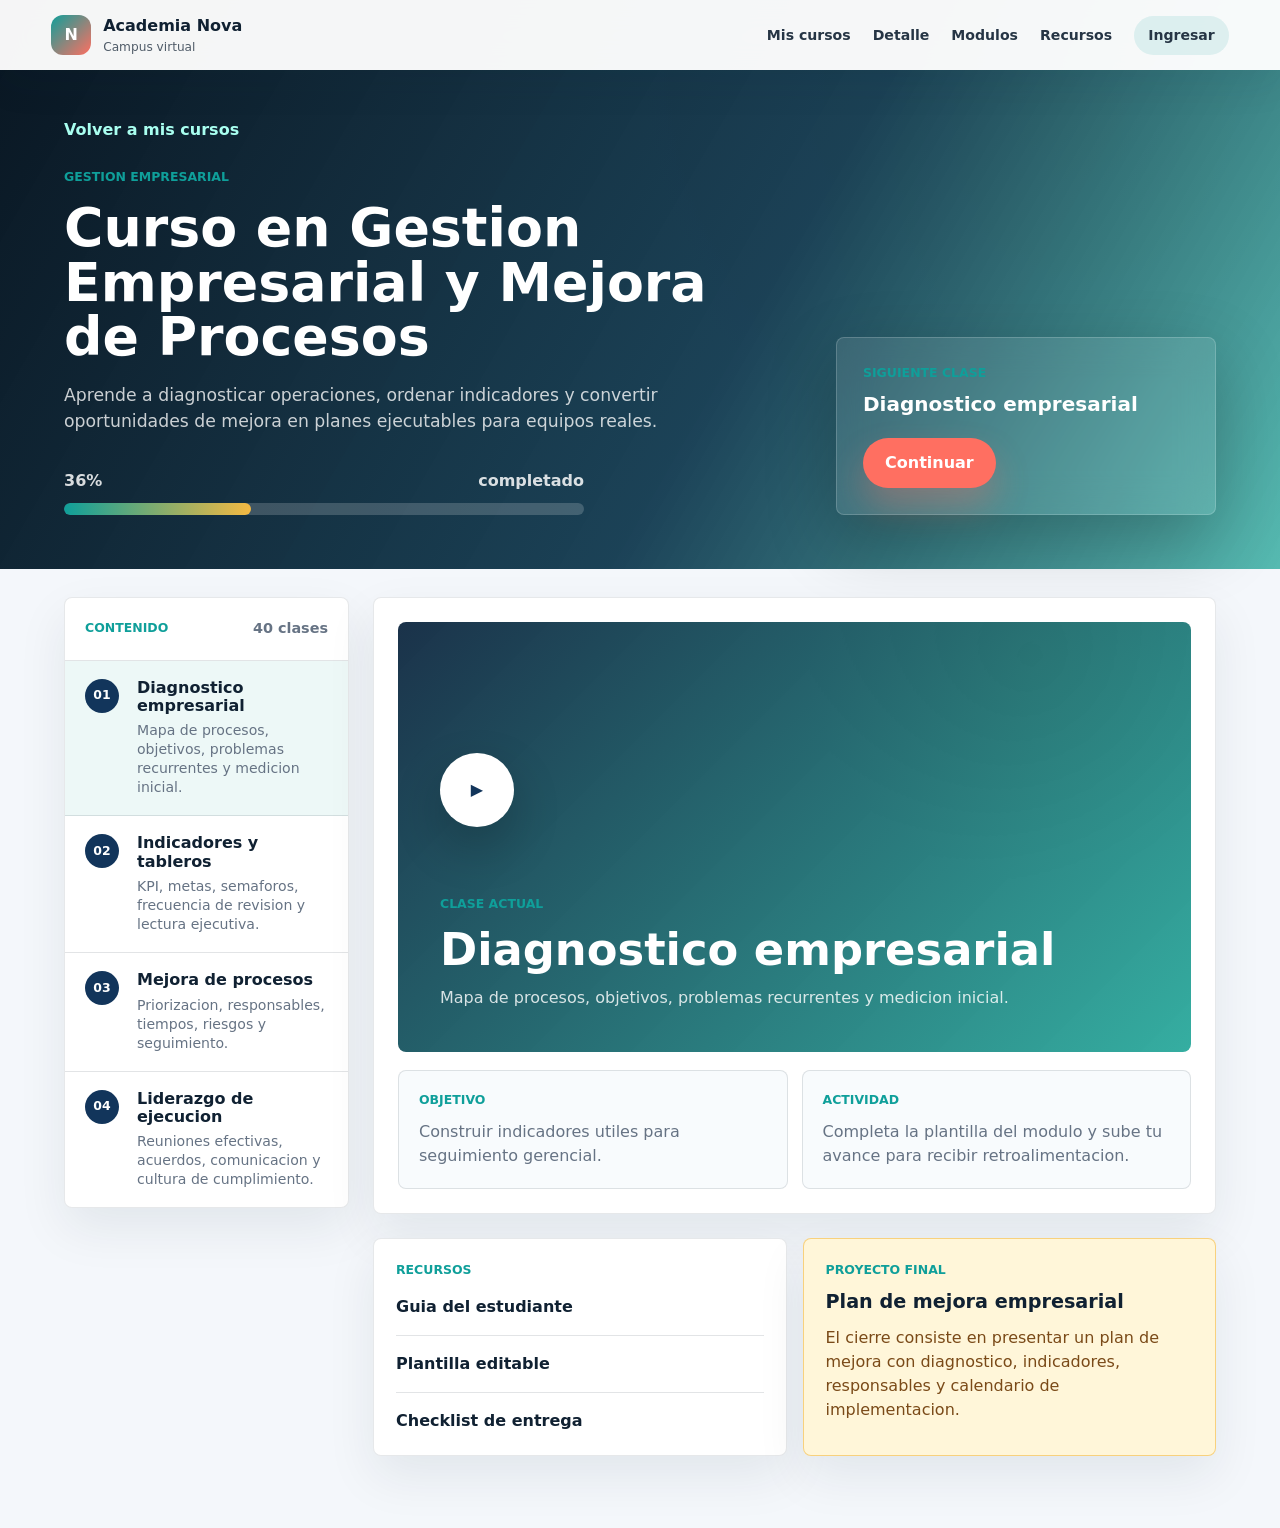
==== aula.html @ b68a1e1a "Initial static site deploy" ====
<!doctype html>
<html lang="es">
  <head>
    <meta charset="utf-8" />
    <meta name="viewport" content="width=device-width, initial-scale=1" />
    <title>Aula del curso | Academia Nova</title>
    <meta
      name="description"
      content="Aula virtual para estudiantes con curso comprado, modulos, progreso, recursos y proyecto final."
    />
    <link rel="stylesheet" href="styles.css" />
  </head>
  <body class="subpage classroom-page">
    <header class="site-header classroom-header" data-header>
      <a class="brand" href="index.html" aria-label="Academia Nova">
        <span class="brand-mark">N</span>
        <span>
          <strong>Academia Nova</strong>
          <small>Campus virtual</small>
        </span>
      </a>

      <button class="nav-toggle" type="button" aria-label="Abrir menu" aria-expanded="false" data-nav-toggle>
        <span></span>
        <span></span>
        <span></span>
      </button>

      <nav class="main-nav" data-nav>
        <a href="cursos.html">Mis cursos</a>
        <a href="curso-detalle.html" data-classroom-detail-link>Detalle</a>
        <a href="#modulos">Modulos</a>
        <a href="#recursos">Recursos</a>
        <a class="login-link" href="login.html" data-login-link>Ingresar</a>
      </nav>
    </header>

    <main class="classroom" data-classroom>
      <section class="classroom-hero">
        <div>
          <a class="back-link" href="cursos.html">Volver a mis cursos</a>
          <p class="eyebrow" data-classroom-category>Curso</p>
          <h1 data-classroom-title>Curso</h1>
          <p data-classroom-summary></p>
          <div class="classroom-progress" aria-label="Progreso del curso">
            <span><b data-classroom-progress>36%</b> completado</span>
            <div><i></i></div>
          </div>
        </div>
        <aside class="classroom-next">
          <span>Siguiente clase</span>
          <strong data-classroom-next>Modulo 1</strong>
          <a class="button primary" href="#clase">Continuar</a>
        </aside>
      </section>

      <section class="classroom-grid">
        <aside class="classroom-sidebar" id="modulos">
          <div class="classroom-sidebar-head">
            <span>Contenido</span>
            <strong data-classroom-lessons></strong>
          </div>
          <div class="classroom-modules" data-classroom-modules></div>
        </aside>

        <section class="lesson-stage" id="clase">
          <div class="lesson-player">
            <span class="play-mark">▶</span>
            <div>
              <p class="eyebrow">Clase actual</p>
              <h2 data-classroom-current-title></h2>
              <p data-classroom-current-copy></p>
            </div>
          </div>

          <div class="lesson-tabs">
            <article>
              <span>Objetivo</span>
              <p data-classroom-objective></p>
            </article>
            <article>
              <span>Actividad</span>
              <p>Completa la plantilla del modulo y sube tu avance para recibir retroalimentacion.</p>
            </article>
          </div>
        </section>

        <aside class="classroom-tools" id="recursos">
          <div class="tool-card">
            <span>Recursos</span>
            <a href="#">Guia del estudiante</a>
            <a href="#">Plantilla editable</a>
            <a href="#">Checklist de entrega</a>
          </div>
          <div class="tool-card accent">
            <span>Proyecto final</span>
            <strong data-classroom-project></strong>
            <p data-classroom-project-copy></p>
          </div>
        </aside>
      </section>
    </main>

    <script src="script.js"></script>
  </body>
</html>
---- styles.css ----
:root {
  --ink: #102132;
  --muted: #667384;
  --navy: #12355b;
  --teal: #0f9f9a;
  --mint: #dff8ef;
  --coral: #ff6f61;
  --gold: #f4b942;
  --sky: #e8f4ff;
  --paper: #fffaf2;
  --white: #ffffff;
  --line: rgba(16, 33, 50, 0.12);
  --shadow: 0 24px 80px rgba(18, 53, 91, 0.16);
  --ease-out: cubic-bezier(0.16, 1, 0.3, 1);
}

* {
  box-sizing: border-box;
}

html {
  scroll-behavior: smooth;
}

body {
  margin: 0;
  color: var(--ink);
  background: #fbfcfd;
  font-family: Inter, ui-sans-serif, system-ui, -apple-system, BlinkMacSystemFont, "Segoe UI", sans-serif;
  line-height: 1.5;
}

@keyframes riseIn {
  from {
    opacity: 0;
    transform: translateY(28px);
  }
  to {
    opacity: 1;
    transform: translateY(0);
  }
}

@keyframes softScaleIn {
  from {
    opacity: 0;
    transform: translateY(22px) scale(0.96);
  }
  to {
    opacity: 1;
    transform: translateY(0) scale(1);
  }
}

@keyframes headerDrop {
  from {
    opacity: 0;
    transform: translateY(-18px);
  }
  to {
    opacity: 1;
    transform: translateY(0);
  }
}

@keyframes pulseLine {
  0%,
  100% {
    transform: scaleX(0.5);
    opacity: 0.55;
  }
  50% {
    transform: scaleX(1);
    opacity: 1;
  }
}

.reveal {
  opacity: 0;
  transform: translateY(28px);
}

.reveal.is-visible {
  animation: riseIn 700ms var(--ease-out) forwards;
  animation-delay: var(--reveal-delay, 0ms);
}

img {
  display: block;
  max-width: 100%;
}

a {
  color: inherit;
  text-decoration: none;
}

.site-header {
  position: fixed;
  top: 0;
  left: 0;
  z-index: 20;
  display: flex;
  width: 100%;
  align-items: center;
  justify-content: space-between;
  gap: 24px;
  padding: 18px clamp(18px, 4vw, 56px);
  color: var(--white);
  transition: background 180ms ease, box-shadow 180ms ease, color 180ms ease;
  animation: headerDrop 620ms var(--ease-out) both;
}

.site-header.is-scrolled,
.site-header.is-open {
  color: var(--ink);
  background: rgba(255, 255, 255, 0.94);
  box-shadow: 0 12px 40px rgba(16, 33, 50, 0.1);
  backdrop-filter: blur(14px);
}

.subpage .site-header {
  color: var(--ink);
  background: rgba(255, 255, 255, 0.96);
  box-shadow: 0 12px 40px rgba(16, 33, 50, 0.08);
  backdrop-filter: blur(14px);
}

.subpage .nav-cta {
  border-color: var(--ink);
}

.brand {
  display: inline-flex;
  align-items: center;
  gap: 12px;
  min-width: 180px;
}

.brand-mark {
  display: grid;
  width: 42px;
  height: 42px;
  place-items: center;
  border-radius: 12px;
  color: var(--white);
  background: linear-gradient(135deg, var(--teal), var(--coral));
  font-weight: 900;
  transition: transform 220ms var(--ease-out), box-shadow 220ms var(--ease-out);
}

.brand:hover .brand-mark {
  transform: rotate(-5deg) scale(1.04);
  box-shadow: 0 14px 28px rgba(15, 159, 154, 0.25);
}

.brand strong,
.brand small {
  display: block;
}

.brand strong {
  font-size: 1rem;
}

.brand small {
  color: currentColor;
  font-size: 0.76rem;
  opacity: 0.72;
}

.main-nav {
  display: flex;
  align-items: center;
  gap: clamp(14px, 2.5vw, 30px);
  font-size: 0.94rem;
  font-weight: 750;
}

.main-nav a {
  opacity: 0.9;
  transition: opacity 160ms ease, transform 160ms ease;
}

.main-nav a:hover {
  opacity: 1;
  transform: translateY(-1px);
}

.nav-cta {
  border: 1px solid currentColor;
  border-radius: 999px;
  padding: 10px 16px;
}

.login-link {
  border-radius: 999px;
  padding: 10px 14px;
  background: rgba(15, 159, 154, 0.12);
}

.nav-toggle {
  display: none;
  width: 44px;
  height: 44px;
  border: 1px solid currentColor;
  border-radius: 12px;
  color: inherit;
  background: transparent;
}

.nav-toggle span {
  display: block;
  width: 18px;
  height: 2px;
  margin: 4px auto;
  border-radius: 999px;
  background: currentColor;
}

.hero {
  position: relative;
  display: grid;
  min-height: 92vh;
  overflow: hidden;
  color: var(--white);
  isolation: isolate;
}

.hero-media,
.hero-overlay {
  position: absolute;
  inset: 0;
  z-index: -2;
}

.hero-media img {
  width: 100%;
  height: 100%;
  object-fit: cover;
}

.hero-overlay {
  z-index: -1;
  background:
    linear-gradient(90deg, rgba(15, 28, 45, 0.9) 0%, rgba(18, 53, 91, 0.74) 42%, rgba(18, 53, 91, 0.2) 76%),
    linear-gradient(180deg, rgba(16, 33, 50, 0.44), rgba(16, 33, 50, 0.18));
}

.hero-content {
  width: min(680px, calc(100% - 36px));
  min-width: 0;
  max-width: 100%;
  margin: auto 0 0;
  padding: 150px 0 72px clamp(18px, 6vw, 76px);
  animation: riseIn 850ms var(--ease-out) both 120ms;
}

.eyebrow {
  margin: 0 0 14px;
  color: var(--teal);
  font-size: 0.78rem;
  font-weight: 900;
  letter-spacing: 0;
  text-transform: uppercase;
}

.hero .eyebrow {
  color: #72f0db;
}

h1,
h2,
h3,
p {
  margin-top: 0;
}

h1 {
  max-width: 640px;
  margin-bottom: 22px;
  font-size: clamp(2.8rem, 7vw, 6.2rem);
  line-height: 0.94;
  letter-spacing: 0;
}

h2 {
  margin-bottom: 16px;
  font-size: clamp(2rem, 4.5vw, 4rem);
  line-height: 1;
  letter-spacing: 0;
}

h3 {
  font-size: clamp(1.15rem, 2vw, 1.45rem);
  line-height: 1.15;
  letter-spacing: 0;
}

.hero-copy {
  max-width: 520px;
  color: rgba(255, 255, 255, 0.86);
  font-size: clamp(1.02rem, 1.8vw, 1.22rem);
}

.hero-actions,
.hero-stats,
.section-heading.split,
.dash-cards,
.site-footer,
.main-nav {
  flex-wrap: wrap;
}

.hero-actions {
  display: flex;
  gap: 14px;
  margin: 32px 0 42px;
}

.button {
  display: inline-flex;
  min-height: 48px;
  align-items: center;
  justify-content: center;
  border-radius: 999px;
  padding: 13px 22px;
  font-weight: 850;
  transition: transform 180ms var(--ease-out), box-shadow 180ms var(--ease-out), background 180ms ease;
}

.button:hover {
  transform: translateY(-2px);
}

.button.primary {
  color: var(--white);
  background: var(--coral);
  box-shadow: 0 18px 34px rgba(255, 111, 97, 0.32);
}

.button.secondary {
  border: 1px solid rgba(255, 255, 255, 0.5);
  color: var(--white);
  background: rgba(255, 255, 255, 0.12);
}

.hero-stats {
  display: flex;
  gap: 14px;
  margin: 0;
}

.hero-stats div {
  min-width: 132px;
  border: 1px solid rgba(255, 255, 255, 0.18);
  border-radius: 18px;
  padding: 14px 16px;
  background: rgba(255, 255, 255, 0.1);
  backdrop-filter: blur(14px);
  animation: softScaleIn 700ms var(--ease-out) both;
}

.hero-stats div:nth-child(1) {
  animation-delay: 220ms;
}

.hero-stats div:nth-child(2) {
  animation-delay: 320ms;
}

.hero-stats div:nth-child(3) {
  animation-delay: 420ms;
}

.hero-stats dt {
  font-size: 1.6rem;
  font-weight: 900;
}

.hero-stats dd {
  margin: 0;
  color: rgba(255, 255, 255, 0.72);
  font-size: 0.86rem;
}

.section {
  padding: clamp(70px, 10vw, 120px) clamp(18px, 5vw, 70px);
}

.section-heading {
  max-width: 790px;
}

.section-heading.split {
  display: flex;
  max-width: none;
  align-items: end;
  justify-content: space-between;
  gap: 24px;
  margin-bottom: 34px;
}

.intro {
  position: relative;
  display: grid;
  grid-template-columns: minmax(280px, 0.9fr) minmax(320px, 0.95fr);
  gap: clamp(34px, 5vw, 78px);
  align-items: center;
  overflow: hidden;
  border-top: 1px solid rgba(16, 33, 50, 0.08);
  border-bottom: 1px solid rgba(16, 33, 50, 0.08);
  background:
    linear-gradient(135deg, rgba(31, 165, 151, 0.1), rgba(244, 185, 66, 0.08) 48%, rgba(255, 255, 255, 0) 72%),
    var(--white);
}

.intro::before {
  position: absolute;
  top: 18%;
  bottom: 18%;
  left: clamp(18px, 5vw, 70px);
  width: 6px;
  border-radius: 999px;
  background: linear-gradient(180deg, var(--teal), var(--coral));
  content: "";
}

.intro .section-heading {
  padding-left: clamp(22px, 3vw, 36px);
}

.intro-panel {
  border: 1px solid rgba(16, 33, 50, 0.1);
  border-radius: 8px;
  padding: clamp(24px, 3vw, 36px);
  background: rgba(255, 255, 255, 0.78);
  box-shadow: 0 28px 70px rgba(16, 33, 50, 0.08);
}

.intro-panel > p {
  margin-bottom: 0;
  color: var(--muted);
  font-size: clamp(1.05rem, 2vw, 1.34rem);
  line-height: 1.45;
}

.proof-grid {
  display: grid;
  grid-template-columns: repeat(3, minmax(0, 1fr));
  gap: 12px;
  margin-top: 28px;
}

.proof-grid article {
  min-height: 118px;
  border: 1px solid rgba(16, 33, 50, 0.1);
  border-radius: 8px;
  padding: 18px;
  background: var(--white);
}

.proof-grid strong {
  display: block;
  margin-bottom: 22px;
  color: var(--teal);
  font-size: 0.88rem;
}

.proof-grid span {
  display: block;
  color: var(--ink);
  font-weight: 900;
  line-height: 1.12;
}

.text-link {
  color: var(--navy);
  font-weight: 900;
  text-decoration: underline;
  text-decoration-color: var(--gold);
  text-decoration-thickness: 4px;
  text-underline-offset: 6px;
}

.courses {
  background: #ffffff;
}

.courses-page {
  min-height: 100vh;
  padding-top: clamp(120px, 12vw, 160px);
}

.courses-page .section-heading {
  max-width: none;
}

.courses-page h1 {
  max-width: 1240px;
  margin-bottom: 0;
  color: var(--ink);
  font-size: clamp(3rem, 6vw, 5.6rem);
  line-height: 0.98;
}

.course-catalog {
  display: grid;
  grid-template-columns: minmax(230px, 280px) minmax(0, 1fr);
  gap: clamp(28px, 4vw, 54px);
  align-items: start;
}

.course-filters,
.steps article,
.testimonial-grid figure,
.contact-form {
  border: 1px solid var(--line);
  border-radius: 8px;
  background: var(--white);
  box-shadow: 0 16px 50px rgba(18, 53, 91, 0.08);
}

.course-filters {
  position: sticky;
  top: 92px;
  display: grid;
  gap: 8px;
  padding: 26px;
}

.filter-heading {
  display: flex;
  align-items: center;
  justify-content: space-between;
  gap: 16px;
  margin-bottom: 18px;
}

.filter-heading h3 {
  margin: 0;
  color: var(--ink);
  font-size: 1.35rem;
}

.filter-heading span {
  width: 18px;
  height: 3px;
  border-radius: 999px;
  background: var(--teal);
  transform-origin: right;
  animation: pulseLine 2.2s ease-in-out infinite;
}

.filter-option,
.filter-results,
.filter-reset {
  border: 0;
  font: inherit;
  cursor: pointer;
}

.filter-option {
  display: flex;
  align-items: center;
  gap: 12px;
  min-height: 34px;
  color: var(--ink);
  background: transparent;
  font-weight: 800;
  text-align: left;
}

.filter-option span {
  width: 18px;
  height: 18px;
  flex: 0 0 18px;
  border-radius: 5px;
  background: #f0f3f7;
  box-shadow: inset 0 0 0 1px rgba(16, 33, 50, 0.06);
}

.filter-option.is-active span {
  background: var(--teal);
  box-shadow: inset 0 0 0 4px #dff8ef;
}

.filter-results {
  min-height: 48px;
  margin-top: 24px;
  border-radius: 8px;
  color: var(--white);
  background: var(--navy);
  font-weight: 900;
}

.filter-reset {
  width: max-content;
  margin: 14px auto 0;
  border-bottom: 1px dashed currentColor;
  color: var(--ink);
  background: transparent;
  font-weight: 850;
}

.course-grid {
  display: grid;
  grid-template-columns: repeat(3, minmax(0, 1fr));
  gap: clamp(28px, 4vw, 48px) clamp(22px, 3vw, 38px);
}

.course-card {
  display: block;
  min-width: 0;
  border-radius: 8px;
  transform: perspective(900px) rotateX(var(--tilt-y, 0deg)) rotateY(var(--tilt-x, 0deg)) translateY(0);
  transform-style: preserve-3d;
  transition: transform 220ms var(--ease-out), filter 220ms var(--ease-out);
}

.course-card:hover {
  filter: drop-shadow(0 22px 34px rgba(18, 53, 91, 0.14));
  transform: perspective(900px) rotateX(var(--tilt-y, 0deg)) rotateY(var(--tilt-x, 0deg)) translateY(-5px);
}

.course-card:focus-visible {
  outline: 3px solid var(--teal);
  outline-offset: 6px;
}

.course-card.is-hidden {
  display: none;
}

.course-media {
  position: relative;
  display: grid;
  min-height: 150px;
  align-content: start;
  overflow: hidden;
  border-radius: 8px;
  padding: 28px 24px;
  color: var(--navy);
  background: #f5f8fb;
  isolation: isolate;
}

.course-media::before,
.course-media::after {
  position: absolute;
  content: "";
  z-index: -1;
}

.course-media::before {
  inset: 0;
  background:
    linear-gradient(90deg, rgba(255, 255, 255, 0.95) 0%, rgba(255, 255, 255, 0.78) 48%, rgba(255, 255, 255, 0.08) 100%),
    var(--course-bg);
}

.course-media::after {
  right: 18px;
  bottom: 0;
  width: 36%;
  min-width: 118px;
  aspect-ratio: 1;
  border-radius: 38% 38% 0 0;
  background:
    radial-gradient(circle at 50% 18%, #f6d2bd 0 12%, transparent 13%),
    linear-gradient(110deg, transparent 0 38%, rgba(18, 53, 91, 0.18) 39% 45%, transparent 46%),
    linear-gradient(180deg, rgba(15, 159, 154, 0.9), rgba(18, 53, 91, 0.9));
  opacity: 0.92;
  transition: transform 260ms var(--ease-out);
}

.course-media .course-badge,
.course-media h3,
.course-media .price {
  transform: translateZ(26px);
}

.course-media::before {
  transition: filter 240ms ease;
}

.course-media:hover::before,
.course-card:hover .course-media::before {
  filter: saturate(1.12) contrast(1.03);
}

.course-media:hover .price,
.course-card:hover .price,
.detail-enroll-card:hover .price {
  transform: translateZ(34px) translateY(-2px);
}

.course-media:hover::after,
.course-card:hover .course-media::after,
.detail-enroll-card:hover .course-media::after {
  transform: translateY(-4px) scale(1.03);
}

.course-media::selection {
  background: transparent;
}

.media-gestion {
  --course-bg: linear-gradient(135deg, #e8f4ff, #dff8ef 56%, #f4b942);
}

.media-marketing {
  --course-bg: linear-gradient(135deg, #fffaf2, #ffd6d0 50%, #0f9f9a);
}

.media-data {
  --course-bg: linear-gradient(135deg, #edf7ff, #b8e8ff 45%, #12355b);
}

.media-leadership {
  --course-bg: linear-gradient(135deg, #f7f1ff, #dff8ef 50%, #ff6f61);
}

.media-teachers {
  --course-bg: linear-gradient(135deg, #e8f4ff, #fffaf2 50%, #0f9f9a);
}

.media-finance {
  --course-bg: linear-gradient(135deg, #f5f7fb, #dff8ef 48%, #f4b942);
}

.course-badge {
  display: grid;
  width: 42px;
  height: 42px;
  margin-bottom: 22px;
  place-items: center;
  border: 2px solid var(--teal);
  border-radius: 50%;
  color: var(--navy);
  background: var(--white);
  font-size: 0.62rem;
  font-weight: 950;
}

.course-media h3 {
  max-width: 66%;
  margin: 0;
  font-size: 1rem;
  line-height: 1.05;
}

.price {
  position: absolute;
  right: 14px;
  bottom: 14px;
  display: grid;
  min-width: 118px;
  border-radius: 6px;
  padding: 10px 12px;
  color: var(--white);
  background: var(--navy);
  text-align: center;
  box-shadow: 0 14px 28px rgba(18, 53, 91, 0.24);
  transition: transform 240ms var(--ease-out), box-shadow 240ms var(--ease-out);
  overflow: hidden;
}

.price del {
  opacity: 0.75;
  line-height: 1;
}

.price del:empty {
  display: none;
}

.price strong {
  font-size: 1.1rem;
  line-height: 1.1;
}

.rating {
  display: flex;
  gap: 8px;
  align-items: center;
  margin-top: 22px;
  color: #aeb8c5;
  font-size: 1.1rem;
}

.rating b {
  color: var(--muted);
}

.course-category {
  margin: 6px 0 10px;
  color: var(--muted);
  font-weight: 650;
}

.course-card > h3 {
  min-height: 58px;
  margin-bottom: 18px;
  color: var(--ink);
  font-size: 1.2rem;
}

.course-meta {
  display: flex;
  justify-content: space-between;
  gap: 12px;
  border-radius: 6px;
  padding: 10px 12px;
  color: var(--muted);
  background: #edf1f7;
  font-weight: 750;
}

.course-detail {
  display: flex;
  justify-content: space-between;
  gap: 14px;
  margin-top: 16px;
  border-top: 1px solid var(--line);
  padding-top: 16px;
  color: var(--muted);
  font-weight: 750;
}

.course-detail-page {
  background: #f7f9fc;
}

.detail-hero {
  position: relative;
  display: grid;
  grid-template-columns: minmax(0, 1.15fr) minmax(320px, 460px);
  gap: clamp(28px, 5vw, 70px);
  align-items: start;
  padding: clamp(130px, 13vw, 170px) clamp(18px, 6vw, 96px) clamp(58px, 8vw, 90px);
  color: var(--white);
  background:
    radial-gradient(circle at 74% 0%, rgba(15, 159, 154, 0.34), transparent 30%),
    linear-gradient(135deg, #071d31 0%, #102132 52%, #12355b 100%);
  overflow: hidden;
  isolation: isolate;
}

.detail-hero-copy {
  animation: riseIn 800ms var(--ease-out) both 110ms;
}

.back-link {
  display: inline-flex;
  margin-bottom: 26px;
  color: #a9fff0;
  font-weight: 900;
}

.detail-rating {
  display: flex;
  flex-wrap: wrap;
  gap: 10px;
  align-items: center;
  margin-bottom: 20px;
  color: rgba(255, 255, 255, 0.76);
  font-weight: 800;
}

.detail-rating span {
  color: var(--gold);
  font-size: 1.08rem;
}

.detail-hero h1 {
  max-width: 900px;
  margin-bottom: 22px;
  color: var(--white);
  font-size: clamp(2.5rem, 5vw, 5rem);
  line-height: 1.02;
}

.detail-hero-copy > p:not(.eyebrow) {
  max-width: 860px;
  color: rgba(255, 255, 255, 0.74);
  font-size: clamp(1.05rem, 1.7vw, 1.28rem);
}

.detail-facts {
  display: grid;
  grid-template-columns: repeat(3, minmax(0, 1fr));
  gap: 16px;
  margin-top: 42px;
}

.detail-facts div {
  border-left: 1px solid rgba(255, 255, 255, 0.18);
  padding-left: 18px;
}

.detail-facts span,
.detail-enroll-card p,
.detail-card-list span {
  display: block;
  color: rgba(255, 255, 255, 0.62);
}

.detail-facts strong {
  display: block;
  margin-top: 3px;
  color: var(--white);
  font-size: 1.08rem;
}

.detail-enroll-card {
  border: 1px solid rgba(255, 255, 255, 0.16);
  border-radius: 8px;
  padding: 18px;
  background: rgba(255, 255, 255, 0.08);
  box-shadow: 0 28px 90px rgba(0, 0, 0, 0.24);
  backdrop-filter: blur(16px);
  transform: perspective(1000px) rotateX(var(--tilt-y, 0deg)) rotateY(var(--tilt-x, 0deg));
  transform-style: preserve-3d;
  transition: transform 220ms var(--ease-out), box-shadow 220ms var(--ease-out);
  animation: softScaleIn 760ms var(--ease-out) both 260ms;
}

.detail-enroll-card:hover {
  box-shadow: 0 36px 110px rgba(0, 0, 0, 0.32);
}

.detail-media {
  min-height: 230px;
  margin-bottom: 18px;
  transform: translateZ(24px);
}

.detail-media h3 {
  font-size: 1.28rem;
}

.detail-buy {
  width: 100%;
  margin-bottom: 12px;
  border-radius: 8px;
  text-transform: uppercase;
  transform: translateZ(22px);
}

.detail-card-list {
  display: grid;
  margin-top: 20px;
}

.detail-card-list div {
  display: flex;
  justify-content: space-between;
  gap: 18px;
  border-top: 1px solid rgba(255, 255, 255, 0.14);
  padding: 16px 0;
  transition: transform 180ms var(--ease-out), border-color 180ms ease;
}

.detail-card-list div:hover {
  border-color: rgba(114, 240, 219, 0.45);
  transform: translateX(4px);
}

.detail-card-list strong {
  color: var(--white);
}

.detail-layout {
  display: grid;
  grid-template-columns: minmax(0, 1fr) minmax(280px, 360px);
  gap: clamp(28px, 4vw, 58px);
  align-items: start;
  padding: clamp(54px, 7vw, 90px) clamp(18px, 6vw, 96px);
}

.detail-tabs-card,
.popular-card {
  border: 1px solid var(--line);
  border-radius: 8px;
  background: var(--white);
  box-shadow: 0 18px 60px rgba(18, 53, 91, 0.08);
}

.detail-tabs-card {
  overflow: hidden;
  animation: riseIn 760ms var(--ease-out) both;
}

.tab-list {
  display: flex;
  gap: 6px;
  overflow-x: auto;
  border-bottom: 1px solid var(--line);
  padding: 18px 22px 0;
}

.tab-button {
  position: relative;
  min-height: 48px;
  border: 0;
  padding: 0 16px 16px;
  color: var(--muted);
  background: transparent;
  font: inherit;
  font-weight: 900;
  white-space: nowrap;
  cursor: pointer;
  transition: color 180ms ease, transform 180ms var(--ease-out);
}

.tab-button:hover {
  transform: translateY(-2px);
}

.tab-button::after {
  position: absolute;
  right: 12px;
  bottom: 0;
  left: 12px;
  height: 4px;
  border-radius: 999px 999px 0 0;
  background: transparent;
  content: "";
}

.tab-button.is-active {
  color: var(--navy);
}

.tab-button.is-active::after {
  background: var(--teal);
}

.tab-panel {
  display: none;
  padding: clamp(22px, 4vw, 44px);
}

.tab-panel.is-active {
  display: block;
  animation: softScaleIn 420ms var(--ease-out) both;
}

.detail-feature {
  position: relative;
  overflow: hidden;
  border-radius: 8px;
  padding: clamp(26px, 5vw, 54px);
  color: var(--white);
  background:
    radial-gradient(circle at 82% 20%, rgba(255, 255, 255, 0.18), transparent 28%),
    linear-gradient(135deg, #17429b, #0fb7ca);
}

.pill {
  display: inline-flex;
  margin: 0 0 22px;
  border-radius: 999px;
  padding: 10px 18px;
  color: var(--navy);
  background: var(--white);
  font-weight: 900;
}

.detail-feature h2,
.project-panel h2,
.popular-card h2 {
  margin-bottom: 18px;
  font-size: clamp(1.8rem, 3.5vw, 3.1rem);
}

.detail-feature p:last-child {
  max-width: 760px;
  color: rgba(255, 255, 255, 0.88);
  font-size: 1.08rem;
}

.learning-grid,
.benefit-detail-grid,
.project-steps {
  display: grid;
  grid-template-columns: repeat(2, minmax(0, 1fr));
  gap: 16px;
  margin-top: 26px;
}

.learning-grid article,
.benefit-detail-grid article,
.project-steps span {
  border: 1px solid var(--line);
  border-radius: 8px;
  padding: 20px;
  color: var(--ink);
  background: #f8fafc;
  font-weight: 800;
  transition: transform 180ms var(--ease-out), box-shadow 180ms var(--ease-out), border-color 180ms ease;
}

.learning-grid article:hover,
.benefit-detail-grid article:hover,
.project-steps span:hover,
.module-list article:hover {
  border-color: rgba(15, 159, 154, 0.32);
  box-shadow: 0 16px 36px rgba(18, 53, 91, 0.08);
  transform: translateY(-3px);
}

.module-list {
  display: grid;
  gap: 16px;
}

.module-list article {
  display: grid;
  grid-template-columns: 52px minmax(0, 1fr);
  gap: 18px;
  border: 1px solid var(--line);
  border-radius: 8px;
  padding: 22px;
  background: #fbfcfd;
  transition: transform 180ms var(--ease-out), box-shadow 180ms var(--ease-out), border-color 180ms ease;
}

.module-list article > span {
  display: grid;
  width: 52px;
  height: 52px;
  place-items: center;
  border-radius: 12px;
  color: var(--white);
  background: var(--teal);
  font-weight: 950;
}

.module-list h3,
.benefit-detail-grid h3 {
  margin-bottom: 8px;
  color: var(--navy);
}

.module-list p,
.benefit-detail-grid p,
.project-panel p {
  margin-bottom: 0;
  color: var(--muted);
}

.benefit-detail-grid article {
  border-left: 5px solid var(--gold);
  background: var(--paper);
}

.project-panel {
  border: 1px solid rgba(244, 185, 66, 0.7);
  border-radius: 8px;
  padding: clamp(24px, 4vw, 44px);
  background: linear-gradient(135deg, #fff6c7, #fffaf2);
}

.project-panel .pill {
  background: var(--navy);
  color: var(--white);
}

.popular-card {
  position: sticky;
  top: 96px;
  padding: 26px;
  animation: softScaleIn 760ms var(--ease-out) both 180ms;
}

.popular-card h2 {
  font-size: 1.7rem;
}

.related-course {
  display: grid;
  grid-template-columns: 82px minmax(0, 1fr);
  gap: 14px;
  align-items: center;
  border-top: 1px solid var(--line);
  padding: 16px 0;
  transition: transform 180ms var(--ease-out);
}

.related-course:hover {
  transform: translateX(4px);
}

.related-thumb {
  display: block;
  min-height: 58px;
  border-radius: 8px;
  background: var(--course-bg);
  transition: filter 180ms ease, transform 180ms var(--ease-out);
}

.related-course:hover .related-thumb {
  filter: saturate(1.18);
  transform: scale(1.03);
}

.related-course strong,
.related-course small {
  display: block;
}

.related-course small {
  margin-top: 4px;
  color: var(--teal);
  font-weight: 900;
}

@media (prefers-reduced-motion: reduce) {
  *,
  *::before,
  *::after {
    animation-duration: 1ms !important;
    animation-iteration-count: 1 !important;
    scroll-behavior: auto !important;
    transition-duration: 1ms !important;
  }

  .reveal {
    opacity: 1;
    transform: none;
  }

}

.methodology {
  background: var(--white);
}

.steps {
  display: grid;
  grid-template-columns: repeat(4, minmax(0, 1fr));
  gap: 18px;
  margin-top: 34px;
}

.steps article {
  min-height: 260px;
  padding: 24px;
}

.steps span {
  display: inline-grid;
  width: 42px;
  height: 42px;
  margin-bottom: 30px;
  place-items: center;
  border-radius: 50%;
  color: var(--white);
  background: var(--teal);
  font-weight: 900;
}

.steps p,
.benefit-copy p,
.campus p,
.contact-copy p,
.site-footer p,
.testimonial-grid figcaption {
  color: var(--muted);
}

.benefits {
  display: grid;
  grid-template-columns: minmax(260px, 0.9fr) minmax(300px, 1.1fr);
  gap: clamp(28px, 7vw, 96px);
  background: var(--paper);
}

.benefit-list {
  display: grid;
  gap: 16px;
}

.benefit-list div {
  display: grid;
  grid-template-columns: minmax(150px, 0.45fr) minmax(190px, 1fr);
  gap: 18px;
  align-items: start;
  border-top: 1px solid rgba(16, 33, 50, 0.16);
  padding-top: 18px;
}

.benefit-list strong {
  color: var(--navy);
  font-size: 1.08rem;
}

.benefit-list span {
  color: var(--muted);
}

.campus {
  background: #f5f7fb;
}

.campus-panel {
  display: grid;
  grid-template-columns: minmax(280px, 0.9fr) minmax(300px, 1fr);
  gap: clamp(28px, 6vw, 80px);
  align-items: center;
  border-radius: 8px;
  padding: clamp(28px, 5vw, 58px);
  color: var(--white);
  background:
    radial-gradient(circle at 85% 0%, rgba(244, 185, 66, 0.38), transparent 32%),
    linear-gradient(135deg, #102132, #155e75 58%, #0f9f9a);
  box-shadow: var(--shadow);
}

.campus-panel .eyebrow,
.campus-panel p {
  color: rgba(255, 255, 255, 0.78);
}

.dashboard-preview {
  overflow: hidden;
  border: 1px solid rgba(255, 255, 255, 0.18);
  border-radius: 8px;
  padding: 18px;
  background: rgba(255, 255, 255, 0.14);
  backdrop-filter: blur(16px);
}

.dash-header {
  display: flex;
  gap: 8px;
  margin-bottom: 18px;
}

.dash-header span {
  width: 10px;
  height: 10px;
  border-radius: 50%;
  background: rgba(255, 255, 255, 0.55);
}

.dash-row {
  margin-bottom: 12px;
  border-radius: 8px;
  padding: 16px;
  background: rgba(255, 255, 255, 0.13);
}

.dash-row.active {
  background: var(--white);
  color: var(--ink);
}

.dash-row b,
.dash-row small {
  display: block;
}

.dash-row small {
  color: var(--muted);
}

.dash-progress {
  height: 10px;
  margin: 18px 0;
  overflow: hidden;
  border-radius: 999px;
  background: rgba(255, 255, 255, 0.22);
}

.dash-progress span {
  display: block;
  height: 100%;
  border-radius: inherit;
  background: var(--gold);
}

.dash-cards {
  display: flex;
  gap: 10px;
}

.dash-cards span {
  flex: 1;
  min-width: 76px;
  border-radius: 8px;
  padding: 18px 12px;
  text-align: center;
  font-weight: 900;
  background: rgba(255, 255, 255, 0.16);
}

.testimonials {
  background: var(--white);
}

.testimonial-grid {
  display: grid;
  grid-template-columns: repeat(2, minmax(0, 1fr));
  gap: 20px;
}

.testimonial-grid figure {
  margin: 0;
  padding: clamp(24px, 4vw, 38px);
}

.testimonial-grid blockquote {
  margin: 0 0 24px;
  color: var(--navy);
  font-size: clamp(1.25rem, 2.5vw, 2rem);
  font-weight: 850;
  line-height: 1.14;
}

.contact {
  display: grid;
  grid-template-columns: minmax(260px, 0.9fr) minmax(300px, 520px);
  gap: clamp(28px, 7vw, 90px);
  align-items: start;
  background: var(--mint);
}

.contact-form {
  display: grid;
  gap: 16px;
  padding: clamp(20px, 4vw, 34px);
}

.contact-form label {
  display: grid;
  gap: 8px;
  color: var(--navy);
  font-weight: 850;
}

.contact-form input,
.contact-form select {
  width: 100%;
  min-height: 48px;
  border: 1px solid var(--line);
  border-radius: 8px;
  padding: 12px 14px;
  color: var(--ink);
  background: #fbfcfd;
  font: inherit;
}

.contact-form .button {
  width: 100%;
  border: 0;
  cursor: pointer;
}

.site-footer {
  display: flex;
  align-items: start;
  justify-content: space-between;
  gap: 24px;
  padding: 42px clamp(18px, 5vw, 70px);
  color: var(--white);
  background: var(--ink);
}

.site-footer p {
  max-width: 560px;
  margin-bottom: 0;
  color: rgba(255, 255, 255, 0.68);
}

.site-footer nav {
  display: flex;
  gap: 18px;
  font-weight: 800;
}

.classroom-page {
  background: #f4f7fb;
}

.classroom-header {
  color: var(--white);
}

.classroom {
  min-height: 100vh;
}

.classroom-hero {
  display: grid;
  grid-template-columns: minmax(0, 1fr) minmax(280px, 380px);
  gap: clamp(28px, 5vw, 72px);
  align-items: end;
  padding: 138px clamp(18px, 5vw, 76px) 64px;
  color: var(--white);
  background:
    linear-gradient(120deg, rgba(4, 17, 29, 0.98), rgba(14, 54, 76, 0.94) 58%, rgba(31, 165, 151, 0.74)),
    radial-gradient(circle at 78% 14%, rgba(244, 185, 66, 0.24), transparent 34%);
}

.classroom-hero h1 {
  max-width: 980px;
  margin-bottom: 18px;
  color: var(--white);
  font-size: clamp(2.35rem, 5vw, 4.8rem);
  line-height: 1.02;
}

.classroom-hero p:not(.eyebrow) {
  max-width: 720px;
  color: rgba(255, 255, 255, 0.78);
  font-size: 1.08rem;
}

.classroom-progress {
  max-width: 520px;
  margin-top: 34px;
}

.classroom-progress span {
  display: flex;
  justify-content: space-between;
  margin-bottom: 10px;
  color: rgba(255, 255, 255, 0.84);
  font-weight: 850;
}

.classroom-progress div {
  height: 12px;
  overflow: hidden;
  border-radius: 999px;
  background: rgba(255, 255, 255, 0.18);
}

.classroom-progress i {
  display: block;
  width: 36%;
  height: 100%;
  border-radius: inherit;
  background: linear-gradient(90deg, var(--teal), var(--gold));
}

.classroom-next {
  border: 1px solid rgba(255, 255, 255, 0.18);
  border-radius: 8px;
  padding: 26px;
  background: rgba(255, 255, 255, 0.1);
  box-shadow: 0 24px 70px rgba(0, 0, 0, 0.24);
  backdrop-filter: blur(18px);
}

.classroom-next span,
.classroom-sidebar-head span,
.tool-card span,
.lesson-tabs span {
  display: block;
  color: var(--teal);
  font-size: 0.78rem;
  font-weight: 900;
  text-transform: uppercase;
}

.classroom-next strong {
  display: block;
  margin: 10px 0 22px;
  color: var(--white);
  font-size: 1.25rem;
  line-height: 1.15;
}

.classroom-grid {
  display: grid;
  grid-template-columns: minmax(260px, 320px) minmax(0, 1fr) minmax(260px, 330px);
  gap: 24px;
  padding: 28px clamp(18px, 5vw, 76px) 72px;
}

.classroom-sidebar,
.lesson-stage,
.classroom-tools {
  min-width: 0;
}

.classroom-sidebar,
.lesson-stage,
.tool-card {
  border: 1px solid rgba(16, 33, 50, 0.1);
  border-radius: 8px;
  background: var(--white);
  box-shadow: 0 20px 50px rgba(16, 33, 50, 0.08);
}

.classroom-sidebar {
  align-self: start;
  overflow: hidden;
}

.classroom-sidebar-head {
  display: flex;
  align-items: center;
  justify-content: space-between;
  gap: 12px;
  border-bottom: 1px solid var(--line);
  padding: 20px;
}

.classroom-sidebar-head strong {
  color: var(--muted);
  font-size: 0.9rem;
}

.classroom-modules article {
  display: grid;
  grid-template-columns: 38px minmax(0, 1fr);
  gap: 14px;
  border-bottom: 1px solid var(--line);
  padding: 18px 20px;
}

.classroom-modules article:last-child {
  border-bottom: 0;
}

.classroom-modules article.is-current {
  background: rgba(31, 165, 151, 0.08);
}

.classroom-modules span {
  display: grid;
  width: 34px;
  height: 34px;
  place-items: center;
  border-radius: 50%;
  color: var(--white);
  background: var(--navy);
  font-size: 0.78rem;
  font-weight: 900;
}

.classroom-modules strong {
  display: block;
  margin-bottom: 6px;
  color: var(--ink);
  line-height: 1.15;
}

.classroom-modules p {
  margin-bottom: 0;
  color: var(--muted);
  font-size: 0.88rem;
  line-height: 1.35;
}

.lesson-stage {
  padding: 24px;
}

.lesson-player {
  display: grid;
  min-height: 430px;
  align-content: end;
  border-radius: 8px;
  padding: clamp(24px, 4vw, 42px);
  color: var(--white);
  background:
    linear-gradient(135deg, rgba(14, 39, 64, 0.95), rgba(31, 165, 151, 0.9)),
    radial-gradient(circle at 80% 8%, rgba(244, 185, 66, 0.38), transparent 30%);
}

.play-mark {
  display: grid;
  width: 74px;
  height: 74px;
  margin-bottom: 68px;
  place-items: center;
  border-radius: 50%;
  color: var(--navy);
  background: var(--white);
  box-shadow: 0 20px 50px rgba(0, 0, 0, 0.2);
}

.lesson-player h2 {
  max-width: 620px;
  margin-bottom: 12px;
  color: var(--white);
  font-size: clamp(1.8rem, 3.5vw, 3rem);
}

.lesson-player p:not(.eyebrow) {
  max-width: 720px;
  margin-bottom: 0;
  color: rgba(255, 255, 255, 0.82);
}

.lesson-tabs {
  display: grid;
  grid-template-columns: repeat(2, minmax(0, 1fr));
  gap: 14px;
  margin-top: 18px;
}

.lesson-tabs article {
  border: 1px solid var(--line);
  border-radius: 8px;
  padding: 20px;
  background: #f8fbfd;
}

.lesson-tabs p {
  margin: 10px 0 0;
  color: var(--muted);
}

.classroom-tools {
  display: grid;
  align-self: start;
  gap: 16px;
}

.tool-card {
  padding: 22px;
}

.tool-card a {
  display: block;
  border-bottom: 1px solid var(--line);
  padding: 16px 0;
  color: var(--ink);
  font-weight: 850;
}

.tool-card a:last-child {
  border-bottom: 0;
  padding-bottom: 0;
}

.tool-card.accent {
  border-color: rgba(244, 185, 66, 0.6);
  background: #fff6d9;
}

.tool-card strong {
  display: block;
  margin: 12px 0;
  color: var(--ink);
  font-size: 1.2rem;
  line-height: 1.15;
}

.tool-card p {
  margin-bottom: 0;
  color: #7a4a18;
}

.login-page {
  min-height: 100vh;
  color: var(--white);
  background:
    linear-gradient(90deg, rgba(2, 10, 15, 0.94), rgba(4, 18, 24, 0.84)),
    url("assets/hero-education.png") center / cover fixed;
}

.login-shell {
  display: grid;
  min-height: 100vh;
  grid-template-columns: minmax(0, 1.1fr) minmax(340px, 520px);
  gap: clamp(32px, 7vw, 120px);
  align-items: center;
  padding: clamp(28px, 6vw, 90px);
}

.login-story {
  position: relative;
  max-width: 820px;
  padding-left: clamp(24px, 4vw, 52px);
  animation: riseIn 800ms var(--ease-out) both;
}

.login-line {
  position: absolute;
  top: 26px;
  bottom: 8px;
  left: 0;
  width: 4px;
  border-radius: 999px;
  background: var(--gold);
}

.login-brand {
  display: inline-flex;
  align-items: center;
  gap: 12px;
  margin-bottom: clamp(42px, 8vw, 96px);
  font-size: 1.25rem;
  font-weight: 950;
}

.login-kicker {
  display: flex;
  align-items: center;
  gap: 12px;
  margin-bottom: 18px;
  color: #d9fff8;
  font-weight: 950;
  text-transform: uppercase;
}

.login-kicker::before {
  width: 34px;
  height: 4px;
  border-radius: 999px;
  background: var(--gold);
  content: "";
}

.login-story h1 {
  max-width: 820px;
  margin-bottom: 24px;
  color: var(--white);
  font-size: clamp(3.8rem, 8vw, 7.8rem);
  line-height: 0.92;
}

.login-story p:not(.login-kicker) {
  max-width: 760px;
  color: rgba(255, 255, 255, 0.78);
  font-size: clamp(1.08rem, 1.8vw, 1.35rem);
}

.login-tags {
  display: flex;
  flex-wrap: wrap;
  gap: 12px;
  margin-top: 30px;
}

.login-tags span {
  border: 1px solid rgba(114, 240, 219, 0.35);
  border-radius: 999px;
  padding: 9px 14px;
  color: #d9fff8;
  background: rgba(15, 159, 154, 0.18);
  font-weight: 900;
  text-transform: uppercase;
}

.login-card {
  border: 1px solid rgba(255, 255, 255, 0.2);
  border-radius: 8px;
  padding: clamp(26px, 4vw, 44px);
  background: rgba(255, 255, 255, 0.1);
  box-shadow: 0 28px 100px rgba(0, 0, 0, 0.35);
  backdrop-filter: blur(18px);
  animation: softScaleIn 780ms var(--ease-out) both 120ms;
}

.login-card h2 {
  margin-bottom: 10px;
  color: var(--white);
  font-size: clamp(2rem, 3.8vw, 3.1rem);
}

.login-card > p,
.login-note p,
.login-message {
  color: rgba(255, 255, 255, 0.68);
}

.login-card form {
  display: grid;
  gap: 18px;
  margin-top: 26px;
}

.login-card label {
  display: grid;
  gap: 9px;
  color: #d9fff8;
  font-size: 0.86rem;
  font-weight: 950;
  text-transform: uppercase;
}

.login-card input {
  width: 100%;
  min-height: 58px;
  border: 1px solid rgba(255, 255, 255, 0.2);
  border-radius: 8px;
  padding: 14px 16px;
  color: var(--white);
  background: rgba(2, 10, 15, 0.56);
  font: inherit;
}

.login-card input:focus {
  border-color: var(--gold);
  outline: 3px solid rgba(244, 185, 66, 0.18);
}

.login-card .login-submit {
  width: 100%;
  border: 0;
  border-radius: 8px;
  color: var(--ink);
  background: var(--gold);
  cursor: pointer;
}

.login-message {
  min-height: 24px;
  margin: -4px 0 0;
  font-weight: 800;
}

.login-note {
  display: flex;
  justify-content: space-between;
  gap: 18px;
  margin-top: 34px;
  border-top: 1px solid rgba(255, 255, 255, 0.16);
  padding-top: 22px;
}

.login-note p {
  margin-bottom: 0;
}

.login-note a {
  color: var(--gold);
  font-weight: 900;
}

@media (min-width: 981px) and (max-width: 1500px) {
  .site-header {
    padding: 14px clamp(26px, 4vw, 54px);
  }

  .brand-mark {
    width: 40px;
    height: 40px;
  }

  .main-nav {
    gap: clamp(12px, 1.8vw, 22px);
    font-size: 0.88rem;
  }

  .nav-cta,
  .login-link {
    padding: 9px 14px;
  }

  .hero {
    min-height: 760px;
  }

  .hero-content {
    width: min(560px, calc(100% - 64px));
    padding: 118px 0 52px clamp(38px, 5vw, 70px);
  }

  h1 {
    max-width: 540px;
    font-size: clamp(3rem, 4.5vw, 4.25rem);
    line-height: 0.98;
  }

  h2 {
    font-size: clamp(2.1rem, 3.8vw, 3.25rem);
    line-height: 1.04;
  }

  .hero-copy {
    max-width: 560px;
    font-size: 1.03rem;
  }

  .hero-actions {
    margin: 24px 0 30px;
  }

  .hero-stats div {
    padding: 12px 14px;
  }

  .section {
    padding: clamp(56px, 7vw, 86px) clamp(34px, 5vw, 70px);
  }

  .intro {
    gap: clamp(30px, 5vw, 68px);
  }

  .intro-panel > p {
    font-size: clamp(1.02rem, 1.55vw, 1.18rem);
  }

  .proof-grid article {
    min-height: 104px;
    padding: 16px;
  }

  .courses-page {
    padding-top: 116px;
  }

  .courses-page h1 {
    max-width: 1050px;
    font-size: clamp(2.8rem, 4.8vw, 4.6rem);
  }

  .course-grid {
    gap: 34px 28px;
  }

  .detail-hero {
    grid-template-columns: minmax(0, 1.05fr) minmax(300px, 420px);
    padding: 118px clamp(34px, 5vw, 76px) 64px;
  }

  .detail-hero h1 {
    max-width: 760px;
    font-size: clamp(2.4rem, 4.4vw, 4.2rem);
  }

  .detail-layout {
    padding: 56px clamp(34px, 5vw, 76px);
  }

  .classroom-hero {
    padding: 118px clamp(34px, 5vw, 76px) 54px;
  }

  .classroom-hero h1 {
    max-width: 760px;
    font-size: clamp(2.3rem, 4.2vw, 4rem);
  }

  .classroom-grid {
    grid-template-columns: minmax(230px, 285px) minmax(0, 1fr);
  }

  .classroom-tools {
    grid-column: 2;
    grid-template-columns: repeat(2, minmax(0, 1fr));
  }

  .login-shell {
    gap: clamp(28px, 5vw, 76px);
    padding: clamp(30px, 5vw, 70px);
  }

  .login-brand {
    margin-bottom: 56px;
  }

  .login-story h1 {
    max-width: 680px;
    font-size: clamp(3.1rem, 6.3vw, 5.8rem);
  }
}

@media (max-width: 980px) {
  .nav-toggle {
    display: block;
  }

  .main-nav {
    position: absolute;
    top: calc(100% - 6px);
    right: 18px;
    left: 18px;
    display: none;
    flex-direction: column;
    align-items: stretch;
    gap: 0;
    border: 1px solid var(--line);
    border-radius: 8px;
    padding: 8px;
    color: var(--ink);
    background: var(--white);
    box-shadow: var(--shadow);
  }

  .main-nav.is-visible {
    display: flex;
  }

  .main-nav a {
    border-radius: 8px;
    padding: 14px;
  }

  .nav-cta {
    border-color: var(--line);
    text-align: center;
  }

  .intro,
  .course-catalog,
  .detail-hero,
  .detail-layout,
  .classroom-hero,
  .classroom-grid,
  .login-shell,
  .benefits,
  .campus-panel,
  .contact {
    grid-template-columns: 1fr;
  }

  .course-filters {
    position: static;
  }

  .detail-enroll-card,
  .popular-card {
    position: static;
  }

  .detail-facts,
  .learning-grid,
  .benefit-detail-grid,
  .project-steps {
    grid-template-columns: 1fr;
  }

  .intro::before {
    top: 44px;
    bottom: auto;
    height: 76px;
  }

  .intro .section-heading {
    padding-left: 28px;
  }

  .proof-grid {
    grid-template-columns: 1fr;
  }

  .course-grid,
  .steps,
  .classroom-tools {
    grid-template-columns: repeat(2, minmax(0, 1fr));
  }

  .classroom-sidebar,
  .lesson-stage,
  .classroom-tools {
    grid-column: auto;
  }
}

@media (max-width: 680px) {
  .site-header {
    padding: 14px 16px;
  }

  .brand {
    min-width: 0;
  }

  .brand small {
    display: none;
  }

  .hero {
    min-height: 760px;
  }

  .hero-overlay {
    background:
      linear-gradient(180deg, rgba(15, 28, 45, 0.9) 0%, rgba(18, 53, 91, 0.8) 58%, rgba(18, 53, 91, 0.52)),
      linear-gradient(90deg, rgba(16, 33, 50, 0.34), rgba(16, 33, 50, 0.16));
  }

  .hero-content {
    width: min(100%, 390px);
    max-width: 100%;
    padding: 126px 18px 42px;
  }

  h1 {
    font-size: clamp(2.28rem, 12.2vw, 3.5rem);
  }

  .button,
  .hero-actions a {
    width: 100%;
  }

  .hero-stats {
    display: grid;
    grid-template-columns: repeat(2, minmax(0, 1fr));
    gap: 10px;
  }

  .hero-stats div {
    min-width: 0;
  }

  .hero-stats div:last-child {
    grid-column: 1 / -1;
  }

  .section-heading.split,
  .hero-actions {
    align-items: stretch;
    flex-direction: column;
  }

  .course-grid,
  .steps,
  .testimonial-grid {
    grid-template-columns: 1fr;
  }

  .course-card > h3,
  .steps article {
    min-height: auto;
  }

  .course-media {
    min-height: 170px;
  }

  .detail-hero {
    padding-top: 112px;
  }

  .detail-facts {
    gap: 10px;
  }

  .detail-facts div {
    border-left: 0;
    border-top: 1px solid rgba(255, 255, 255, 0.18);
    padding: 12px 0 0;
  }

  .detail-layout {
    padding-right: 18px;
    padding-left: 18px;
  }

  .classroom-hero {
    padding: 104px 16px 38px;
  }

  .classroom-grid {
    padding: 18px 16px 48px;
  }

  .lesson-player {
    min-height: 360px;
  }

  .lesson-tabs,
  .classroom-tools {
    grid-template-columns: 1fr;
  }

  .tab-panel {
    padding: 20px;
  }

  .module-list article {
    grid-template-columns: 1fr;
  }

  .benefit-list div {
    grid-template-columns: 1fr;
    gap: 6px;
  }

  .site-footer,
  .site-footer nav,
  .login-note {
    flex-direction: column;
  }

  .login-shell {
    padding: 26px 18px;
  }

  .login-story {
    padding-left: 22px;
  }

  .login-story h1 {
    font-size: clamp(3rem, 16vw, 5rem);
  }

  .login-brand {
    margin-bottom: 46px;
  }
}
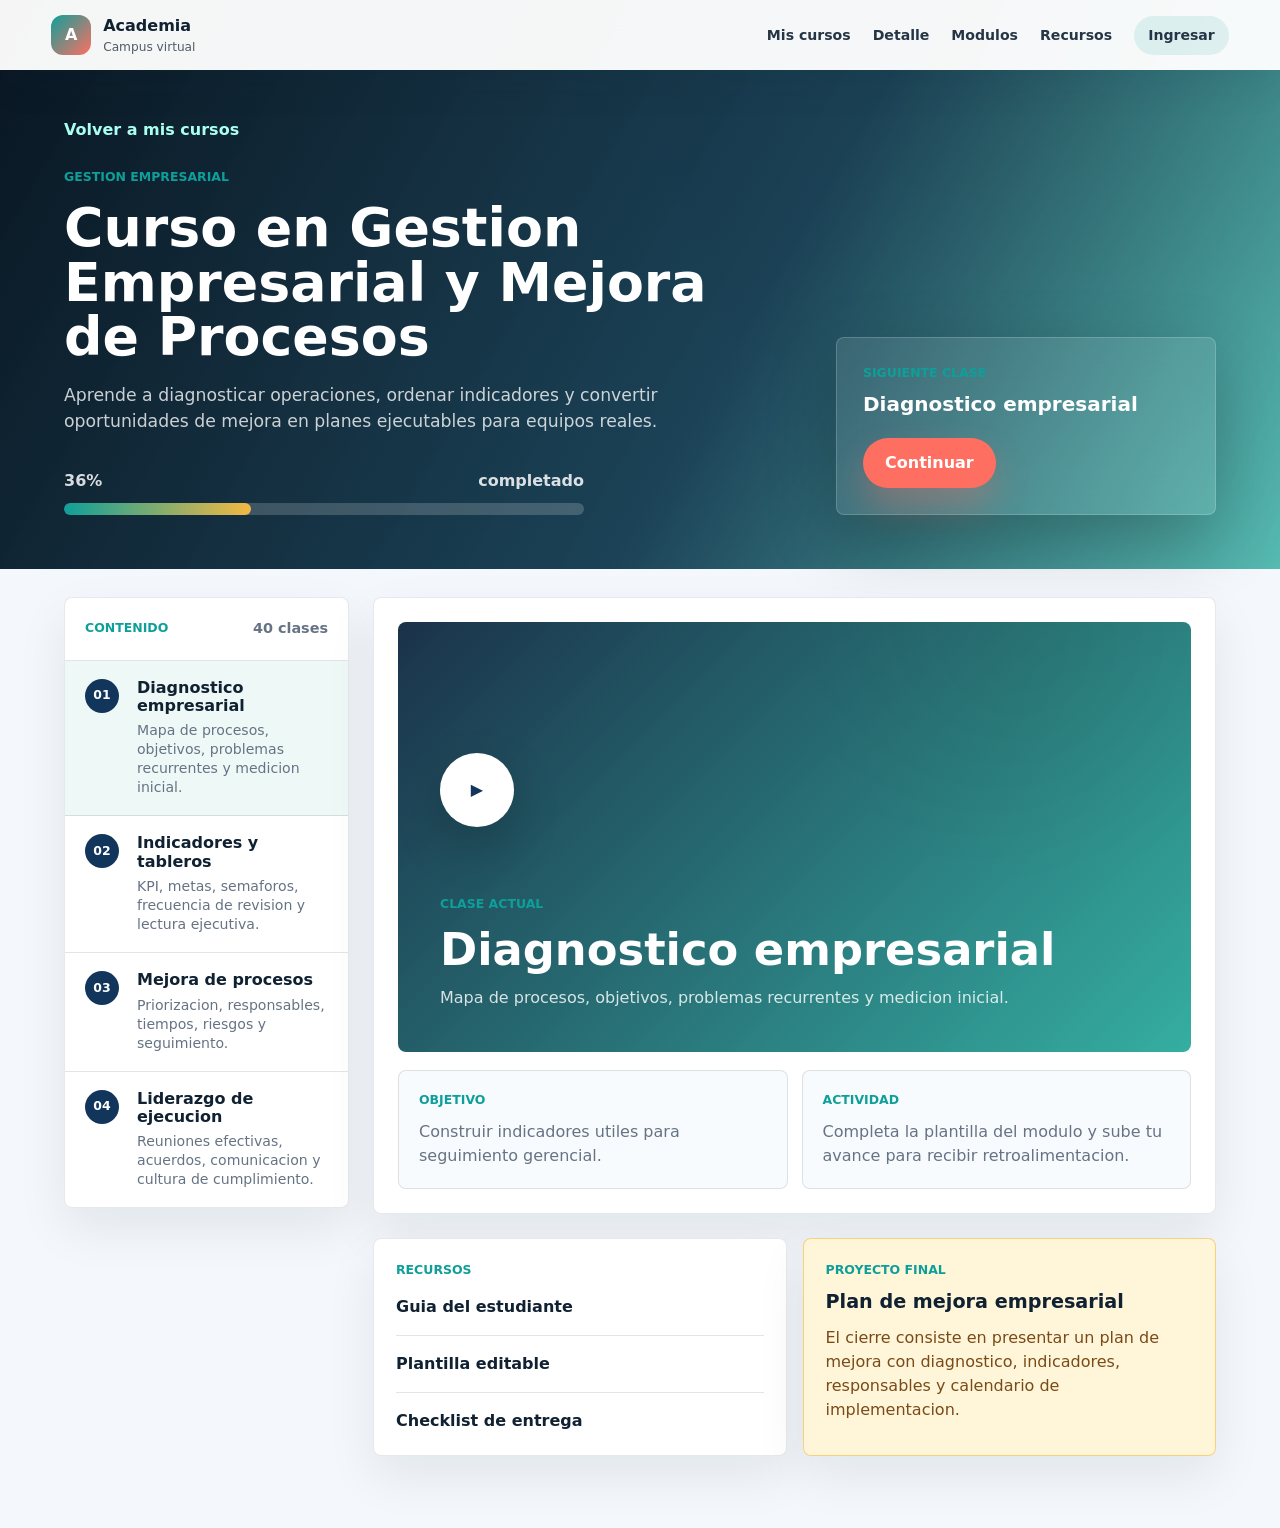
==== commit a483afc4: "Remove temporary Nova branding" ====
--- a/aula.html
+++ b/aula.html
@@ -3,7 +3,7 @@
   <head>
     <meta charset="utf-8" />
     <meta name="viewport" content="width=device-width, initial-scale=1" />
-    <title>Aula del curso | Academia Nova</title>
+    <title>Aula del curso | Academia</title>
     <meta
       name="description"
       content="Aula virtual para estudiantes con curso comprado, modulos, progreso, recursos y proyecto final."
@@ -12,10 +12,10 @@
   </head>
   <body class="subpage classroom-page">
     <header class="site-header classroom-header" data-header>
-      <a class="brand" href="index.html" aria-label="Academia Nova">
-        <span class="brand-mark">N</span>
+      <a class="brand" href="index.html" aria-label="Academia">
+        <span class="brand-mark">A</span>
         <span>
-          <strong>Academia Nova</strong>
+          <strong>Academia</strong>
           <small>Campus virtual</small>
         </span>
       </a>
